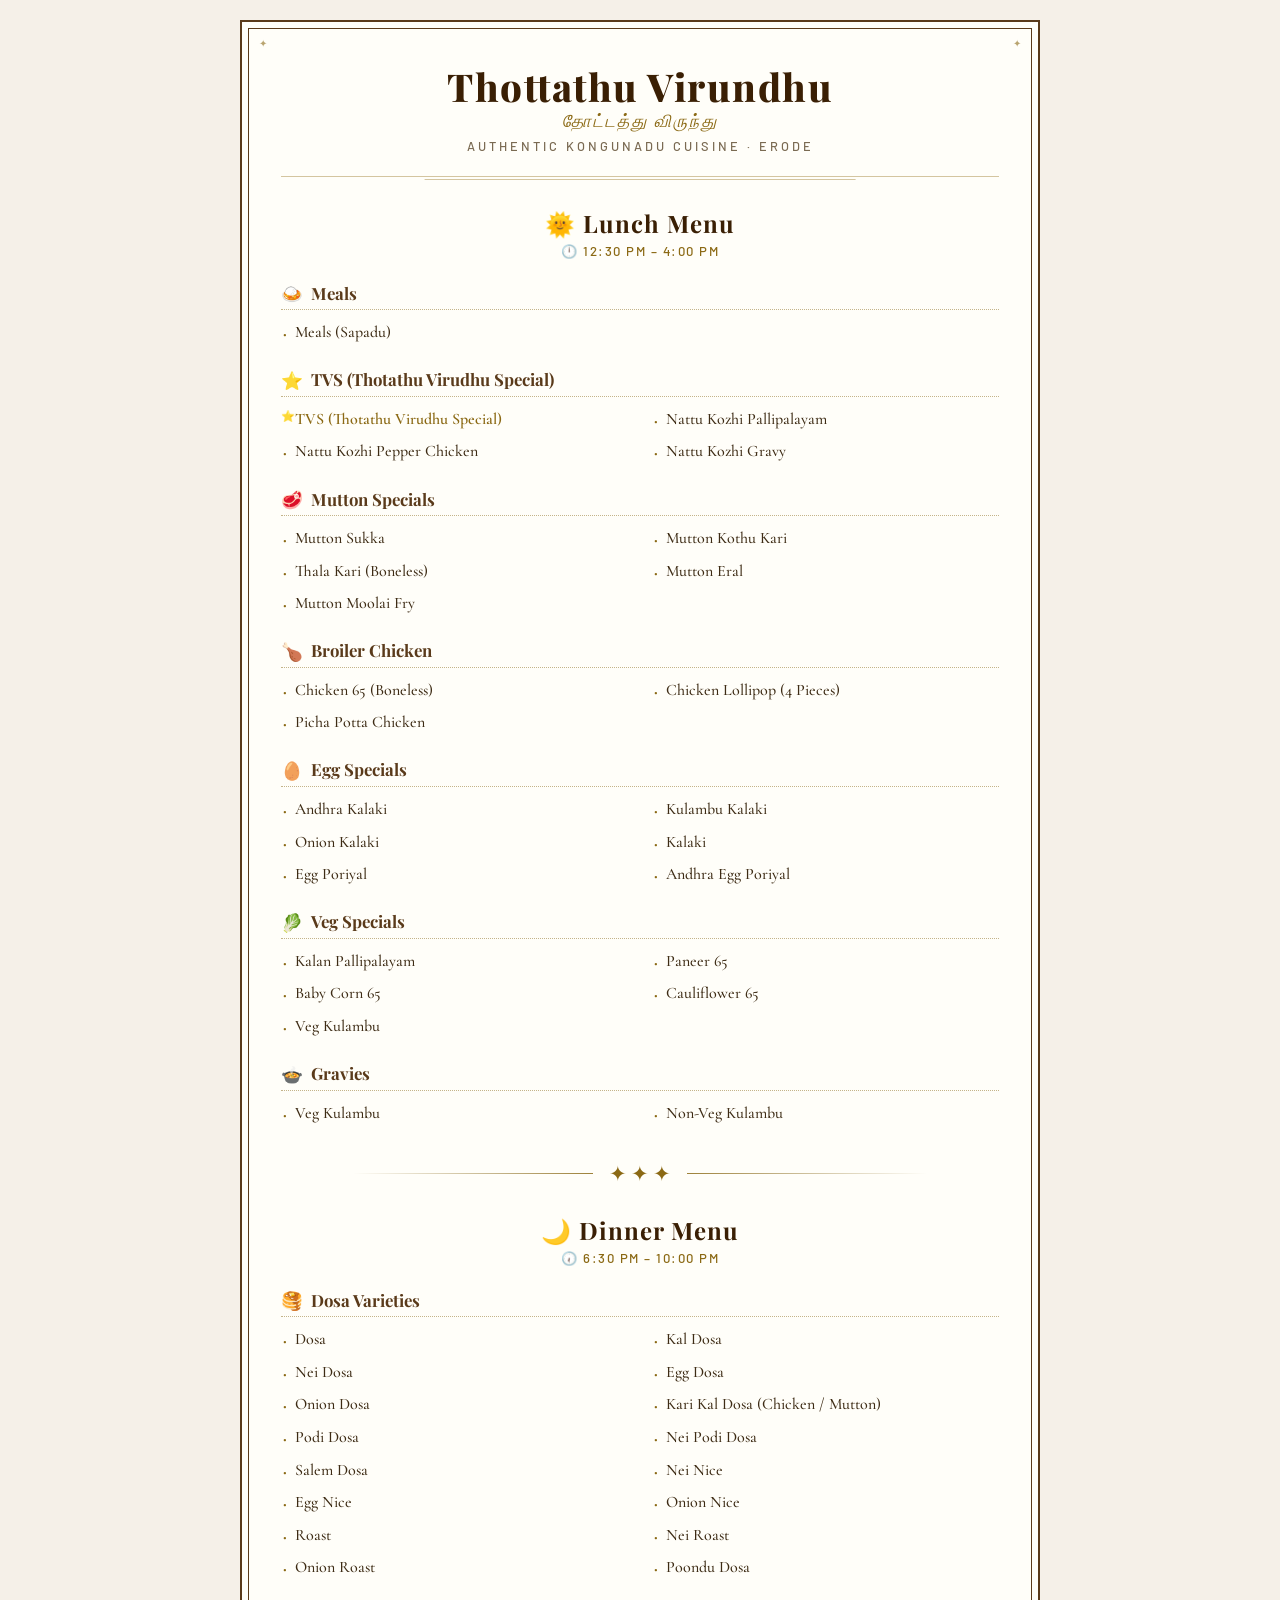
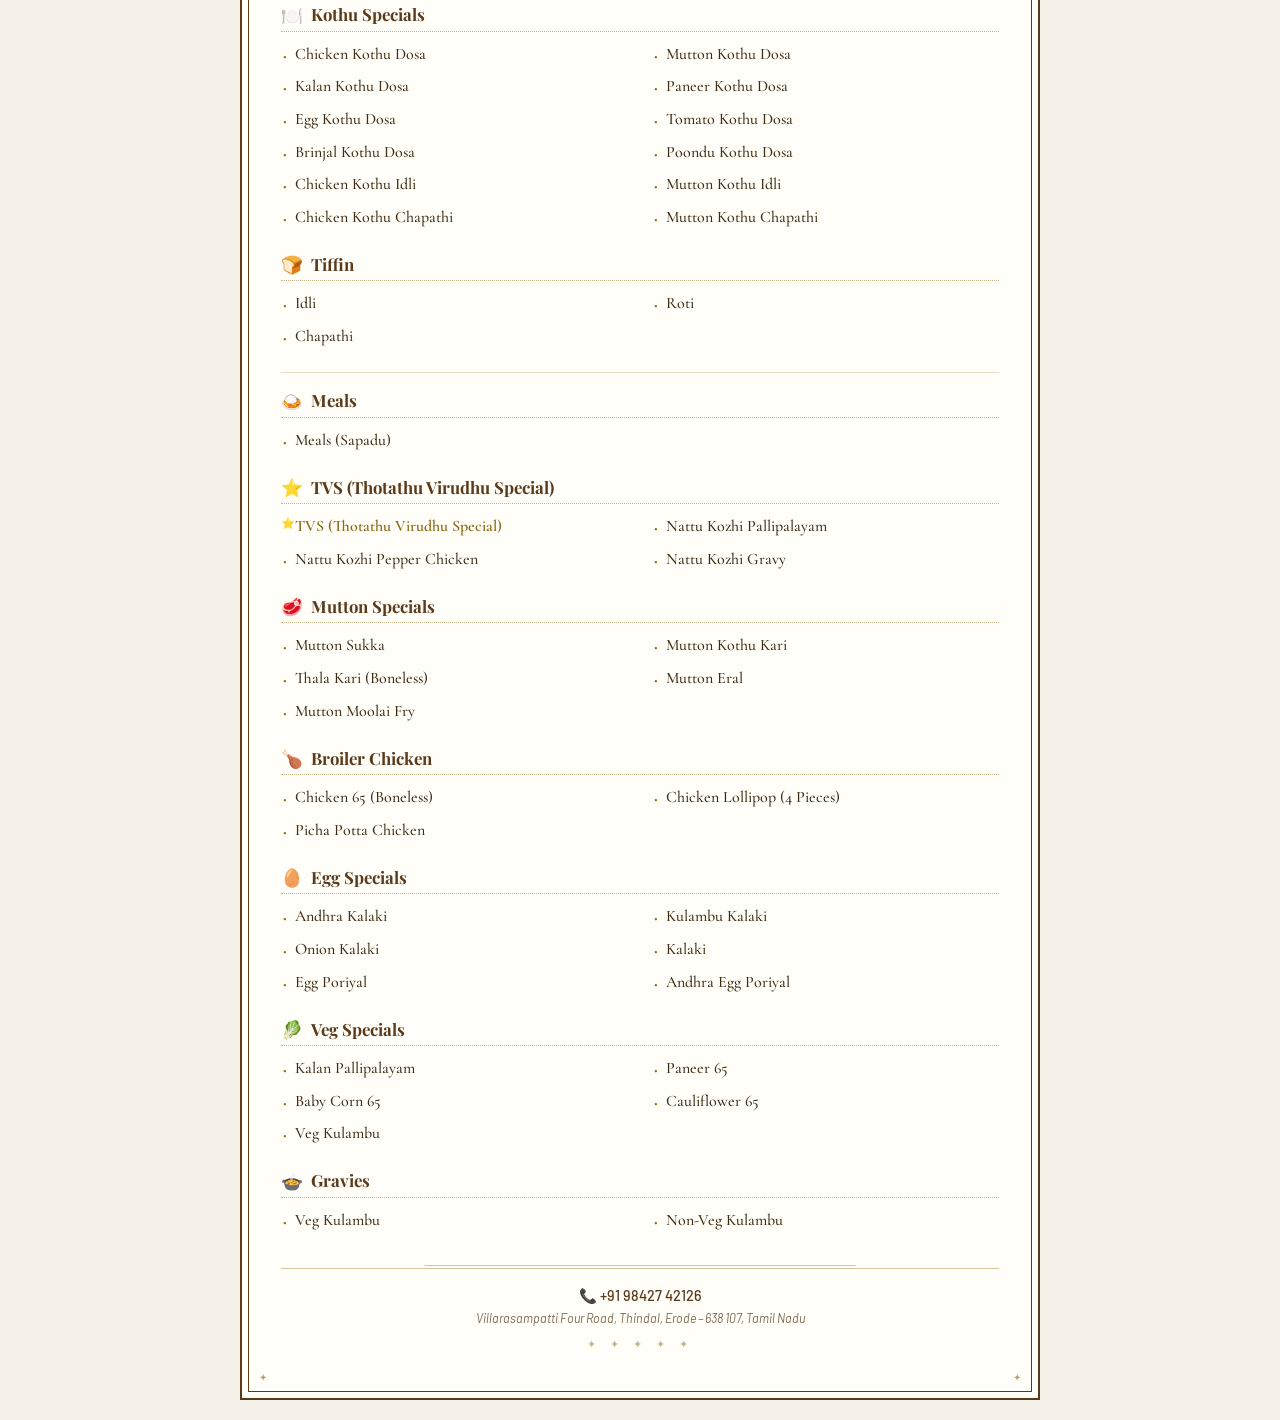
==== menu-card.html @ aeec9d43 "Add menu card modals, catering services & open garden section" ====
<!DOCTYPE html>
<html lang="en">
<head>
<meta charset="UTF-8"/>
<meta name="viewport" content="width=device-width, initial-scale=1.0"/>
<title>Thottathu Virundhu – Menu Card</title>
<meta name="description" content="Full menu card of Thottathu Virundhu — Lunch & Dinner, authentic Kongunadu cuisine, Erode."/>
<link rel="preconnect" href="https://fonts.googleapis.com"/>
<link rel="preconnect" href="https://fonts.gstatic.com" crossorigin/>
<link href="https://fonts.googleapis.com/css2?family=Playfair+Display:ital,wght@0,600;0,700;0,800;1,600;1,700&family=Cormorant+Garamond:ital,wght@0,400;0,500;0,600;1,400;1,500;1,600&family=Barlow:wght@300;400;500;600&display=swap" rel="stylesheet"/>
<style>
  /* ── RESET ── */
  *, *::before, *::after { box-sizing: border-box; margin: 0; padding: 0; }

  body {
    font-family: 'Barlow', sans-serif;
    background: #f5f0e8;
    color: #2c1a0e;
    min-height: 100vh;
    display: flex;
    justify-content: center;
    padding: 20px;
    -webkit-font-smoothing: antialiased;
  }

  /* ── MENU CARD WRAPPER ── */
  .menu-card-outer {
    width: 100%;
    max-width: 800px;
    background: #fffef9;
    padding: 6px; /* gap from edge */
    position: relative;
  }

  /* Outer border */
  .menu-card-outer {
    border: 2.5px solid #5a3a1a;
  }

  /* Inner border via inset shadow & pseudo-element */
  .menu-card-inner {
    border: 1.5px solid #5a3a1a;
    padding: 36px 32px 40px;
    position: relative;
  }

  /* Corner decorations */
  .menu-card-inner::before,
  .menu-card-inner::after {
    content: '✦';
    position: absolute;
    font-size: 10px;
    color: #8b6914;
    opacity: 0.6;
  }
  .menu-card-inner::before { top: 8px; left: 10px; }
  .menu-card-inner::after { top: 8px; right: 10px; }

  .corner-bl, .corner-br {
    position: absolute;
    font-size: 10px;
    color: #8b6914;
    opacity: 0.6;
    bottom: 8px;
  }
  .corner-bl { left: 10px; }
  .corner-br { right: 10px; }

  /* ── HEADER ── */
  .card-header {
    text-align: center;
    margin-bottom: 30px;
    padding-bottom: 22px;
    border-bottom: 1px solid #d4c5a0;
    position: relative;
  }

  .card-header::after {
    content: '';
    position: absolute;
    bottom: -4px;
    left: 50%;
    transform: translateX(-50%);
    width: 60%;
    height: 1px;
    background: #d4c5a0;
  }

  .restaurant-name {
    font-family: 'Playfair Display', serif;
    font-size: 2.4rem;
    font-weight: 800;
    color: #3a1f04;
    letter-spacing: 1.5px;
    margin-bottom: 4px;
    line-height: 1.1;
  }

  .restaurant-tamil {
    font-family: 'Cormorant Garamond', serif;
    font-size: 1.1rem;
    color: #8b6914;
    font-style: italic;
    letter-spacing: 2px;
    margin-bottom: 6px;
  }

  .restaurant-tagline {
    font-size: 0.8rem;
    color: #7a6a52;
    letter-spacing: 3px;
    text-transform: uppercase;
    font-weight: 500;
  }

  /* ── MEAL SECTION (Lunch / Dinner) ── */
  .meal-section {
    margin-bottom: 32px;
  }

  .meal-title {
    font-family: 'Playfair Display', serif;
    font-size: 1.5rem;
    font-weight: 700;
    color: #3a1f04;
    text-align: center;
    margin-bottom: 4px;
    letter-spacing: 1px;
  }

  .meal-time {
    text-align: center;
    font-size: 0.82rem;
    color: #8b6914;
    font-weight: 500;
    letter-spacing: 1.5px;
    margin-bottom: 22px;
  }

  /* ── CATEGORY ── */
  .category {
    margin-bottom: 20px;
    page-break-inside: avoid;
  }

  .category-header {
    font-family: 'Playfair Display', serif;
    font-size: 1.05rem;
    font-weight: 700;
    color: #5a3a1a;
    padding-bottom: 5px;
    margin-bottom: 8px;
    border-bottom: 1px dotted #c4b48a;
    display: flex;
    align-items: center;
    gap: 8px;
  }

  .category-emoji {
    font-size: 1.1rem;
  }

  /* ── MENU ITEMS — 2-COLUMN ── */
  .items-grid {
    display: grid;
    grid-template-columns: 1fr 1fr;
    gap: 3px 24px;
  }

  .menu-item {
    font-family: 'Cormorant Garamond', serif;
    font-size: 1rem;
    font-weight: 500;
    color: #3d2b14;
    padding: 4px 0;
    position: relative;
    padding-left: 14px;
    line-height: 1.35;
  }

  .menu-item::before {
    content: '·';
    position: absolute;
    left: 2px;
    color: #8b6914;
    font-weight: 700;
    font-size: 1.2rem;
    line-height: 1.2;
  }

  .menu-item.star-item {
    font-weight: 600;
    color: #8b6914;
  }

  .menu-item.star-item::before {
    content: '⭐';
    font-size: 0.7rem;
    top: 5px;
    left: 0;
  }

  /* ── DIVIDERS ── */
  .section-divider {
    text-align: center;
    margin: 32px 0 28px;
    position: relative;
  }

  .section-divider::before {
    content: '';
    position: absolute;
    left: 10%;
    right: 10%;
    top: 50%;
    height: 1px;
    background: linear-gradient(90deg, transparent, #c4b48a, #8b6914, #c4b48a, transparent);
  }

  .section-divider span {
    background: #fffef9;
    padding: 0 16px;
    position: relative;
    font-size: 1.3rem;
    color: #8b6914;
  }

  .thin-rule {
    border: none;
    border-top: 1px solid #e6dcc6;
    margin: 16px 0;
  }

  /* ── FOOTER ── */
  .card-footer {
    text-align: center;
    margin-top: 28px;
    padding-top: 18px;
    border-top: 1px solid #d4c5a0;
    position: relative;
  }

  .card-footer::before {
    content: '';
    position: absolute;
    top: -4px;
    left: 50%;
    transform: translateX(-50%);
    width: 60%;
    height: 1px;
    background: #d4c5a0;
  }

  .footer-phone {
    font-size: 0.9rem;
    color: #5a3a1a;
    font-weight: 500;
    margin-bottom: 4px;
  }

  .footer-address {
    font-size: 0.78rem;
    color: #7a6a52;
    font-style: italic;
    line-height: 1.5;
  }

  .footer-ornament {
    margin-top: 10px;
    font-size: 0.7rem;
    color: #c4b48a;
    letter-spacing: 6px;
  }

  /* ── RESPONSIVE ── */
  @media (max-width: 600px) {
    body { padding: 10px; }
    .menu-card-inner { padding: 24px 18px 28px; }
    .restaurant-name { font-size: 1.7rem; }
    .meal-title { font-size: 1.2rem; }
    .items-grid { grid-template-columns: 1fr; gap: 2px; }
    .category-header { font-size: 0.95rem; }
    .menu-item { font-size: 0.95rem; }
  }

  /* ── PRINT ── */
  @media print {
    body { background: white; padding: 0; }
    .menu-card-outer { max-width: 100%; border-color: #000; }
    .menu-card-inner { border-color: #000; }
  }
</style>
</head>
<body>

<div class="menu-card-outer">
  <div class="menu-card-inner">
    <span class="corner-bl">✦</span>
    <span class="corner-br">✦</span>

    <!-- ═══ HEADER ═══ -->
    <header class="card-header">
      <h1 class="restaurant-name">Thottathu Virundhu</h1>
      <p class="restaurant-tamil">தோட்டத்து விருந்து</p>
      <p class="restaurant-tagline">Authentic Kongunadu Cuisine · Erode</p>
    </header>

    <!-- ═══════════════════════════════ -->
    <!--          LUNCH MENU            -->
    <!-- ═══════════════════════════════ -->
    <section class="meal-section" id="lunch-menu">
      <h2 class="meal-title">🌞 Lunch Menu</h2>
      <p class="meal-time">🕛 12:30 PM – 4:00 PM</p>

      <!-- Meals -->
      <div class="category">
        <div class="category-header"><span class="category-emoji">🍛</span> Meals</div>
        <div class="items-grid">
          <div class="menu-item">Meals (Sapadu)</div>
        </div>
      </div>

      <!-- TVS Special -->
      <div class="category">
        <div class="category-header"><span class="category-emoji">⭐</span> TVS (Thotathu Virudhu Special)</div>
        <div class="items-grid">
          <div class="menu-item star-item">TVS (Thotathu Virudhu Special)</div>
          <div class="menu-item">Nattu Kozhi Pallipalayam</div>
          <div class="menu-item">Nattu Kozhi Pepper Chicken</div>
          <div class="menu-item">Nattu Kozhi Gravy</div>
        </div>
      </div>

      <!-- Mutton Specials -->
      <div class="category">
        <div class="category-header"><span class="category-emoji">🥩</span> Mutton Specials</div>
        <div class="items-grid">
          <div class="menu-item">Mutton Sukka</div>
          <div class="menu-item">Mutton Kothu Kari</div>
          <div class="menu-item">Thala Kari (Boneless)</div>
          <div class="menu-item">Mutton Eral</div>
          <div class="menu-item">Mutton Moolai Fry</div>
        </div>
      </div>

      <!-- Broiler Chicken -->
      <div class="category">
        <div class="category-header"><span class="category-emoji">🍗</span> Broiler Chicken</div>
        <div class="items-grid">
          <div class="menu-item">Chicken 65 (Boneless)</div>
          <div class="menu-item">Chicken Lollipop (4 Pieces)</div>
          <div class="menu-item">Picha Potta Chicken</div>
        </div>
      </div>

      <!-- Egg Specials -->
      <div class="category">
        <div class="category-header"><span class="category-emoji">🥚</span> Egg Specials</div>
        <div class="items-grid">
          <div class="menu-item">Andhra Kalaki</div>
          <div class="menu-item">Kulambu Kalaki</div>
          <div class="menu-item">Onion Kalaki</div>
          <div class="menu-item">Kalaki</div>
          <div class="menu-item">Egg Poriyal</div>
          <div class="menu-item">Andhra Egg Poriyal</div>
        </div>
      </div>

      <!-- Veg Specials -->
      <div class="category">
        <div class="category-header"><span class="category-emoji">🥬</span> Veg Specials</div>
        <div class="items-grid">
          <div class="menu-item">Kalan Pallipalayam</div>
          <div class="menu-item">Paneer 65</div>
          <div class="menu-item">Baby Corn 65</div>
          <div class="menu-item">Cauliflower 65</div>
          <div class="menu-item">Veg Kulambu</div>
        </div>
      </div>

      <!-- Gravies -->
      <div class="category">
        <div class="category-header"><span class="category-emoji">🍲</span> Gravies</div>
        <div class="items-grid">
          <div class="menu-item">Veg Kulambu</div>
          <div class="menu-item">Non-Veg Kulambu</div>
        </div>
      </div>
    </section>

    <!-- ═══ DIVIDER ═══ -->
    <div class="section-divider"><span>✦ ✦ ✦</span></div>

    <!-- ═══════════════════════════════ -->
    <!--         DINNER MENU            -->
    <!-- ═══════════════════════════════ -->
    <section class="meal-section" id="dinner-menu">
      <h2 class="meal-title">🌙 Dinner Menu</h2>
      <p class="meal-time">🕡 6:30 PM – 10:00 PM</p>

      <!-- Dosa Varieties -->
      <div class="category">
        <div class="category-header"><span class="category-emoji">🥞</span> Dosa Varieties</div>
        <div class="items-grid">
          <div class="menu-item">Dosa</div>
          <div class="menu-item">Kal Dosa</div>
          <div class="menu-item">Nei Dosa</div>
          <div class="menu-item">Egg Dosa</div>
          <div class="menu-item">Onion Dosa</div>
          <div class="menu-item">Kari Kal Dosa (Chicken / Mutton)</div>
          <div class="menu-item">Podi Dosa</div>
          <div class="menu-item">Nei Podi Dosa</div>
          <div class="menu-item">Salem Dosa</div>
          <div class="menu-item">Nei Nice</div>
          <div class="menu-item">Egg Nice</div>
          <div class="menu-item">Onion Nice</div>
          <div class="menu-item">Roast</div>
          <div class="menu-item">Nei Roast</div>
          <div class="menu-item">Onion Roast</div>
          <div class="menu-item">Poondu Dosa</div>
        </div>
      </div>

      <!-- Kothu Specials -->
      <div class="category">
        <div class="category-header"><span class="category-emoji">🍽️</span> Kothu Specials</div>
        <div class="items-grid">
          <div class="menu-item">Chicken Kothu Dosa</div>
          <div class="menu-item">Mutton Kothu Dosa</div>
          <div class="menu-item">Kalan Kothu Dosa</div>
          <div class="menu-item">Paneer Kothu Dosa</div>
          <div class="menu-item">Egg Kothu Dosa</div>
          <div class="menu-item">Tomato Kothu Dosa</div>
          <div class="menu-item">Brinjal Kothu Dosa</div>
          <div class="menu-item">Poondu Kothu Dosa</div>
          <div class="menu-item">Chicken Kothu Idli</div>
          <div class="menu-item">Mutton Kothu Idli</div>
          <div class="menu-item">Chicken Kothu Chapathi</div>
          <div class="menu-item">Mutton Kothu Chapathi</div>
        </div>
      </div>

      <!-- Tiffin -->
      <div class="category">
        <div class="category-header"><span class="category-emoji">🍞</span> Tiffin</div>
        <div class="items-grid">
          <div class="menu-item">Idli</div>
          <div class="menu-item">Roti</div>
          <div class="menu-item">Chapathi</div>
        </div>
      </div>

      <hr class="thin-rule"/>

      <!-- Meals (Dinner) -->
      <div class="category">
        <div class="category-header"><span class="category-emoji">🍛</span> Meals</div>
        <div class="items-grid">
          <div class="menu-item">Meals (Sapadu)</div>
        </div>
      </div>

      <!-- TVS Special (Dinner) -->
      <div class="category">
        <div class="category-header"><span class="category-emoji">⭐</span> TVS (Thotathu Virudhu Special)</div>
        <div class="items-grid">
          <div class="menu-item star-item">TVS (Thotathu Virudhu Special)</div>
          <div class="menu-item">Nattu Kozhi Pallipalayam</div>
          <div class="menu-item">Nattu Kozhi Pepper Chicken</div>
          <div class="menu-item">Nattu Kozhi Gravy</div>
        </div>
      </div>

      <!-- Mutton Specials (Dinner) -->
      <div class="category">
        <div class="category-header"><span class="category-emoji">🥩</span> Mutton Specials</div>
        <div class="items-grid">
          <div class="menu-item">Mutton Sukka</div>
          <div class="menu-item">Mutton Kothu Kari</div>
          <div class="menu-item">Thala Kari (Boneless)</div>
          <div class="menu-item">Mutton Eral</div>
          <div class="menu-item">Mutton Moolai Fry</div>
        </div>
      </div>

      <!-- Broiler Chicken (Dinner) -->
      <div class="category">
        <div class="category-header"><span class="category-emoji">🍗</span> Broiler Chicken</div>
        <div class="items-grid">
          <div class="menu-item">Chicken 65 (Boneless)</div>
          <div class="menu-item">Chicken Lollipop (4 Pieces)</div>
          <div class="menu-item">Picha Potta Chicken</div>
        </div>
      </div>

      <!-- Egg Specials (Dinner) -->
      <div class="category">
        <div class="category-header"><span class="category-emoji">🥚</span> Egg Specials</div>
        <div class="items-grid">
          <div class="menu-item">Andhra Kalaki</div>
          <div class="menu-item">Kulambu Kalaki</div>
          <div class="menu-item">Onion Kalaki</div>
          <div class="menu-item">Kalaki</div>
          <div class="menu-item">Egg Poriyal</div>
          <div class="menu-item">Andhra Egg Poriyal</div>
        </div>
      </div>

      <!-- Veg Specials (Dinner) -->
      <div class="category">
        <div class="category-header"><span class="category-emoji">🥬</span> Veg Specials</div>
        <div class="items-grid">
          <div class="menu-item">Kalan Pallipalayam</div>
          <div class="menu-item">Paneer 65</div>
          <div class="menu-item">Baby Corn 65</div>
          <div class="menu-item">Cauliflower 65</div>
          <div class="menu-item">Veg Kulambu</div>
        </div>
      </div>

      <!-- Gravies (Dinner) -->
      <div class="category">
        <div class="category-header"><span class="category-emoji">🍲</span> Gravies</div>
        <div class="items-grid">
          <div class="menu-item">Veg Kulambu</div>
          <div class="menu-item">Non-Veg Kulambu</div>
        </div>
      </div>
    </section>

    <!-- ═══ FOOTER ═══ -->
    <footer class="card-footer">
      <p class="footer-phone">📞 +91 98427 42126</p>
      <p class="footer-address">Villarasampatti Four Road, Thindal, Erode – 638 107, Tamil Nadu</p>
      <p class="footer-ornament">✦ ✦ ✦ ✦ ✦</p>
    </footer>

  </div>
</div>

</body>
</html>
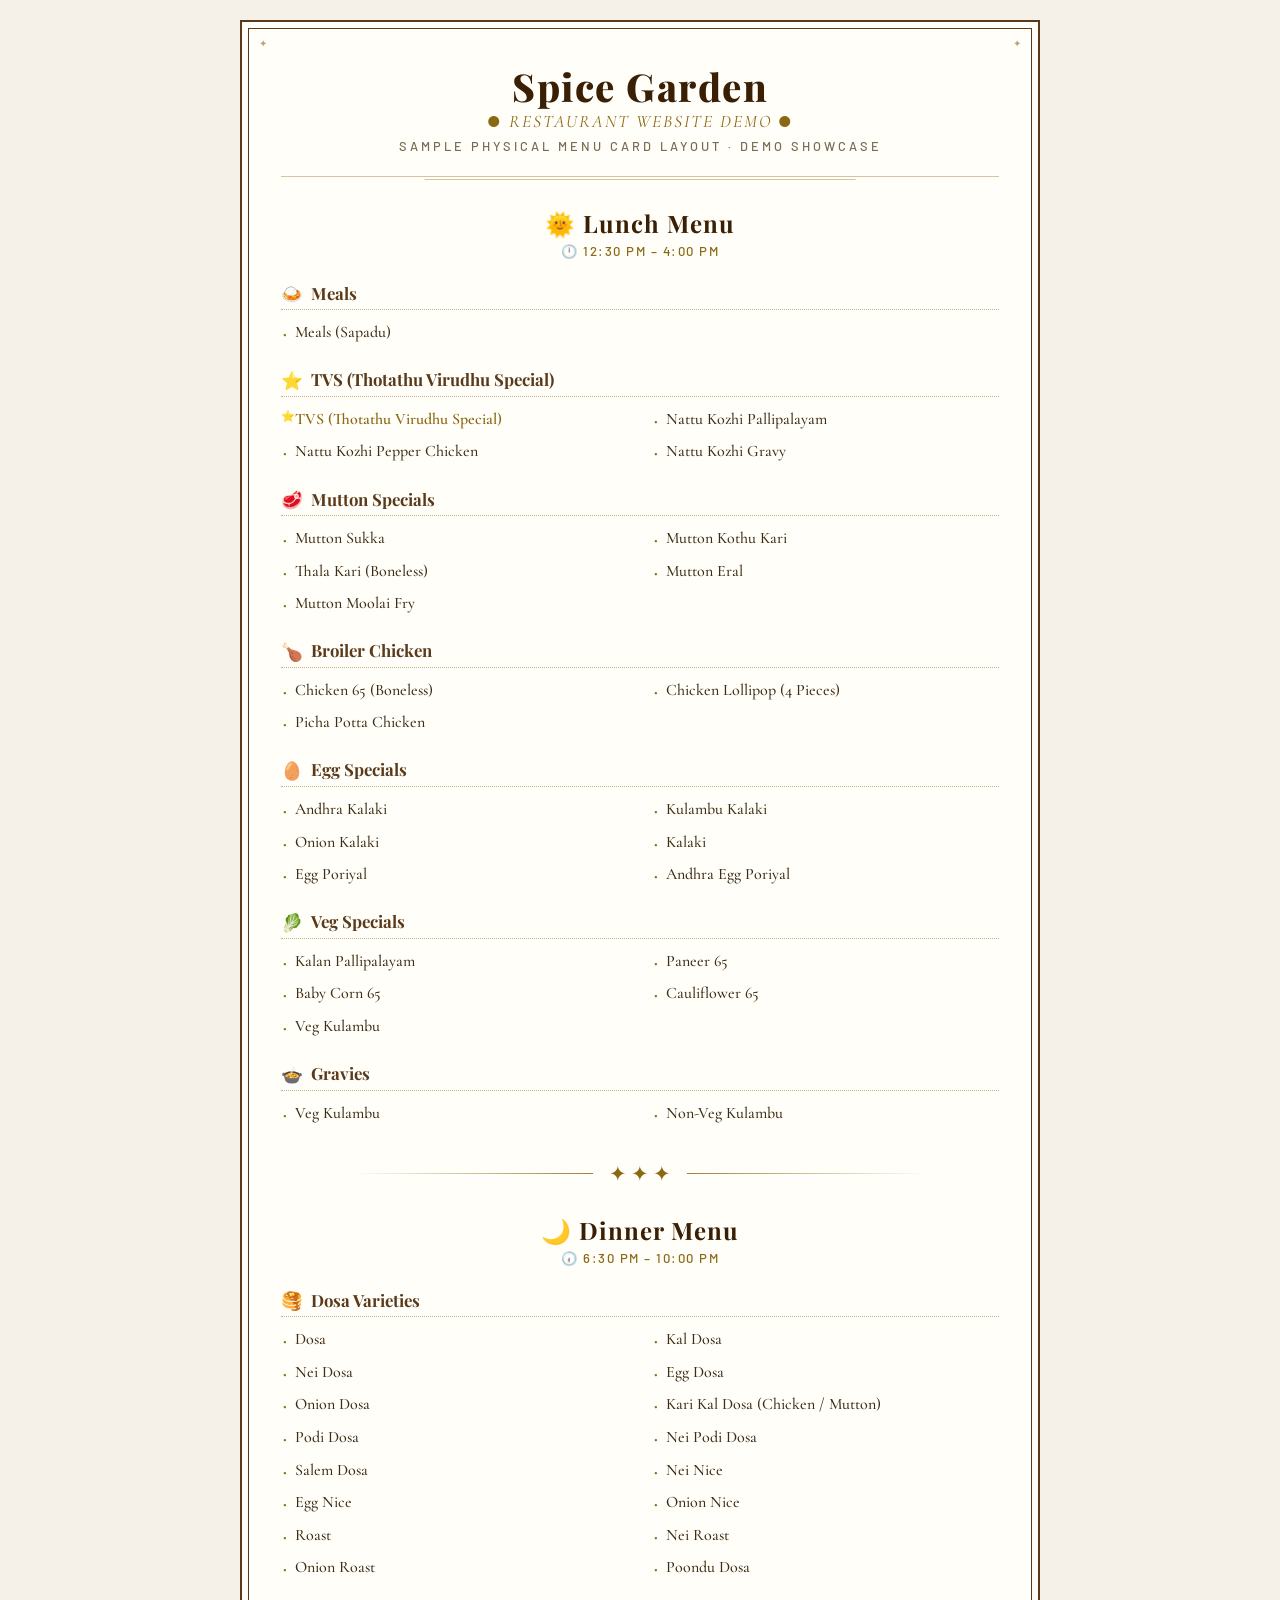
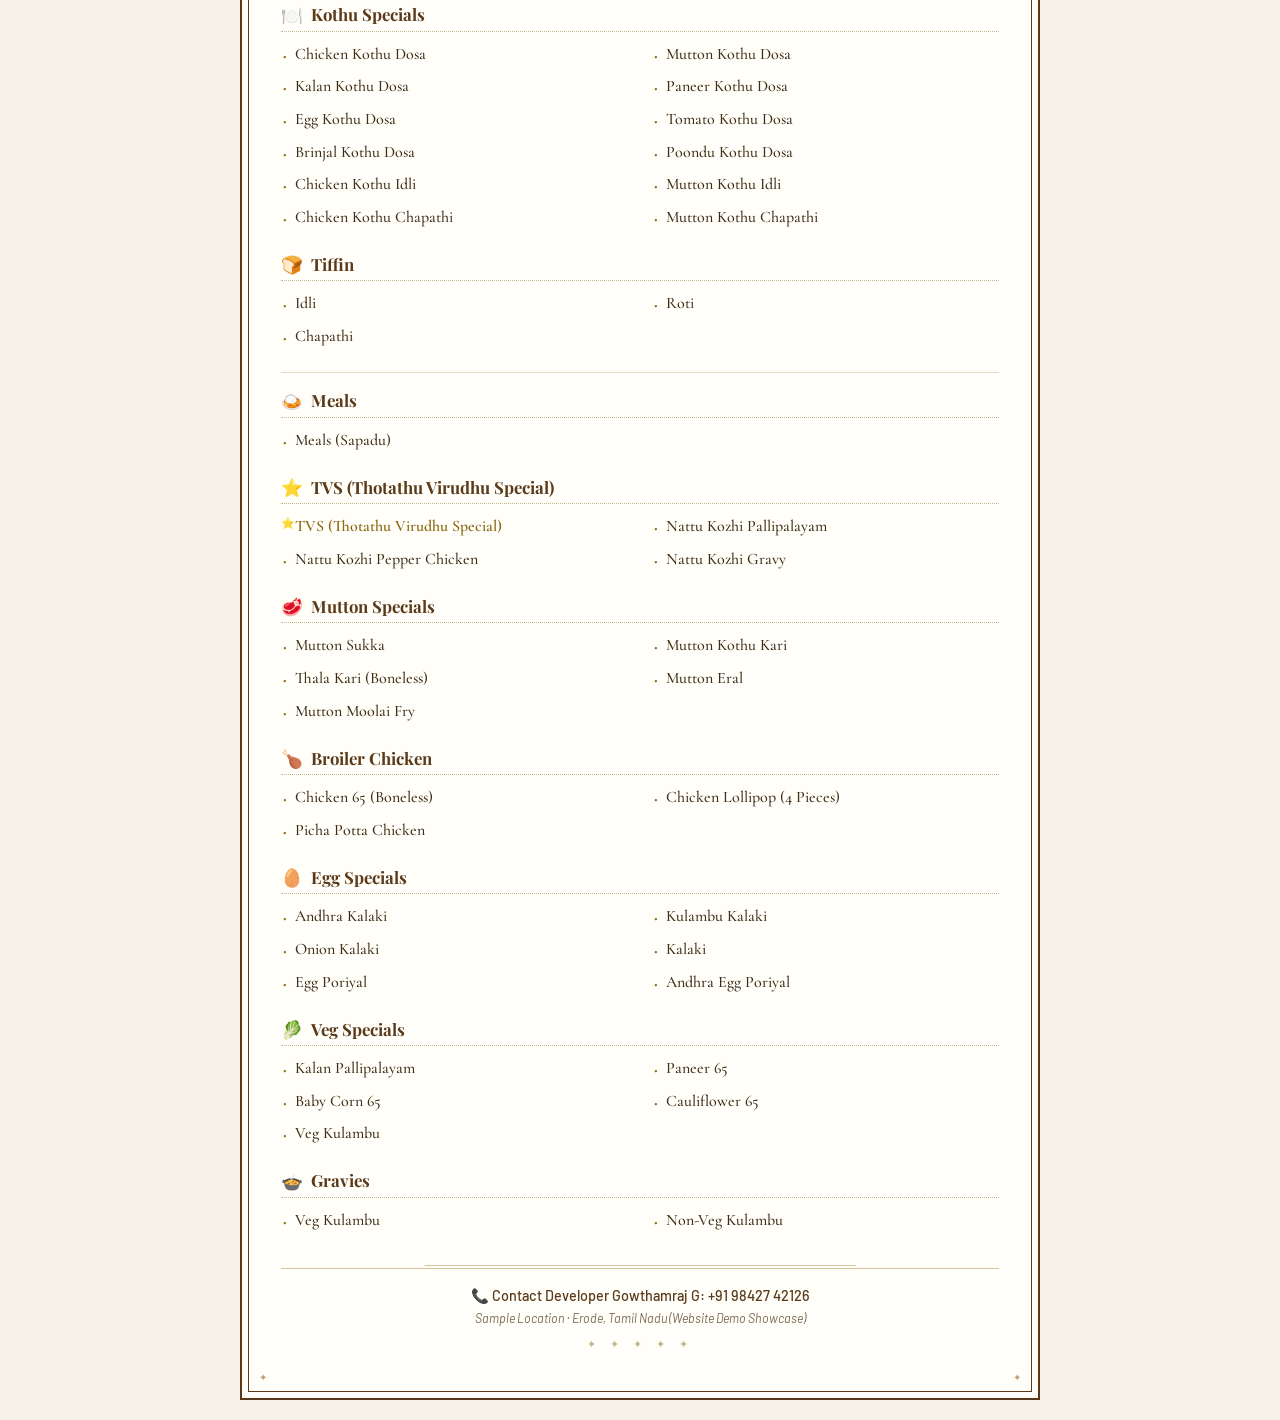
==== commit a4aa1bdf: "Convert website to clearly identified demo for Spice Garden by Gowthamraj G" ====
--- a/menu-card.html
+++ b/menu-card.html
@@ -3,8 +3,8 @@
 <head>
 <meta charset="UTF-8"/>
 <meta name="viewport" content="width=device-width, initial-scale=1.0"/>
-<title>Thottathu Virundhu – Menu Card</title>
-<meta name="description" content="Full menu card of Thottathu Virundhu — Lunch & Dinner, authentic Kongunadu cuisine, Erode."/>
+<title>Spice Garden – Restaurant Website Demo Card</title>
+<meta name="description" content="Sample physical menu card layout of Spice Garden — Restaurant Website Demo by Gowthamraj G."/>
 <link rel="preconnect" href="https://fonts.googleapis.com"/>
 <link rel="preconnect" href="https://fonts.gstatic.com" crossorigin/>
 <link href="https://fonts.googleapis.com/css2?family=Playfair+Display:ital,wght@0,600;0,700;0,800;1,600;1,700&family=Cormorant+Garamond:ital,wght@0,400;0,500;0,600;1,400;1,500;1,600&family=Barlow:wght@300;400;500;600&display=swap" rel="stylesheet"/>
@@ -300,9 +300,9 @@
 
     <!-- ═══ HEADER ═══ -->
     <header class="card-header">
-      <h1 class="restaurant-name">Thottathu Virundhu</h1>
-      <p class="restaurant-tamil">தோட்டத்து விருந்து</p>
-      <p class="restaurant-tagline">Authentic Kongunadu Cuisine · Erode</p>
+      <h1 class="restaurant-name">Spice Garden</h1>
+      <p class="restaurant-tamil">● RESTAURANT WEBSITE DEMO ●</p>
+      <p class="restaurant-tagline">Sample Physical Menu Card Layout · Demo Showcase</p>
     </header>
 
     <!-- ═══════════════════════════════ -->
@@ -530,8 +530,8 @@
 
     <!-- ═══ FOOTER ═══ -->
     <footer class="card-footer">
-      <p class="footer-phone">📞 +91 98427 42126</p>
-      <p class="footer-address">Villarasampatti Four Road, Thindal, Erode – 638 107, Tamil Nadu</p>
+      <p class="footer-phone">📞 Contact Developer Gowthamraj G: +91 98427 42126</p>
+      <p class="footer-address">Sample Location · Erode, Tamil Nadu (Website Demo Showcase)</p>
       <p class="footer-ornament">✦ ✦ ✦ ✦ ✦</p>
     </footer>
 
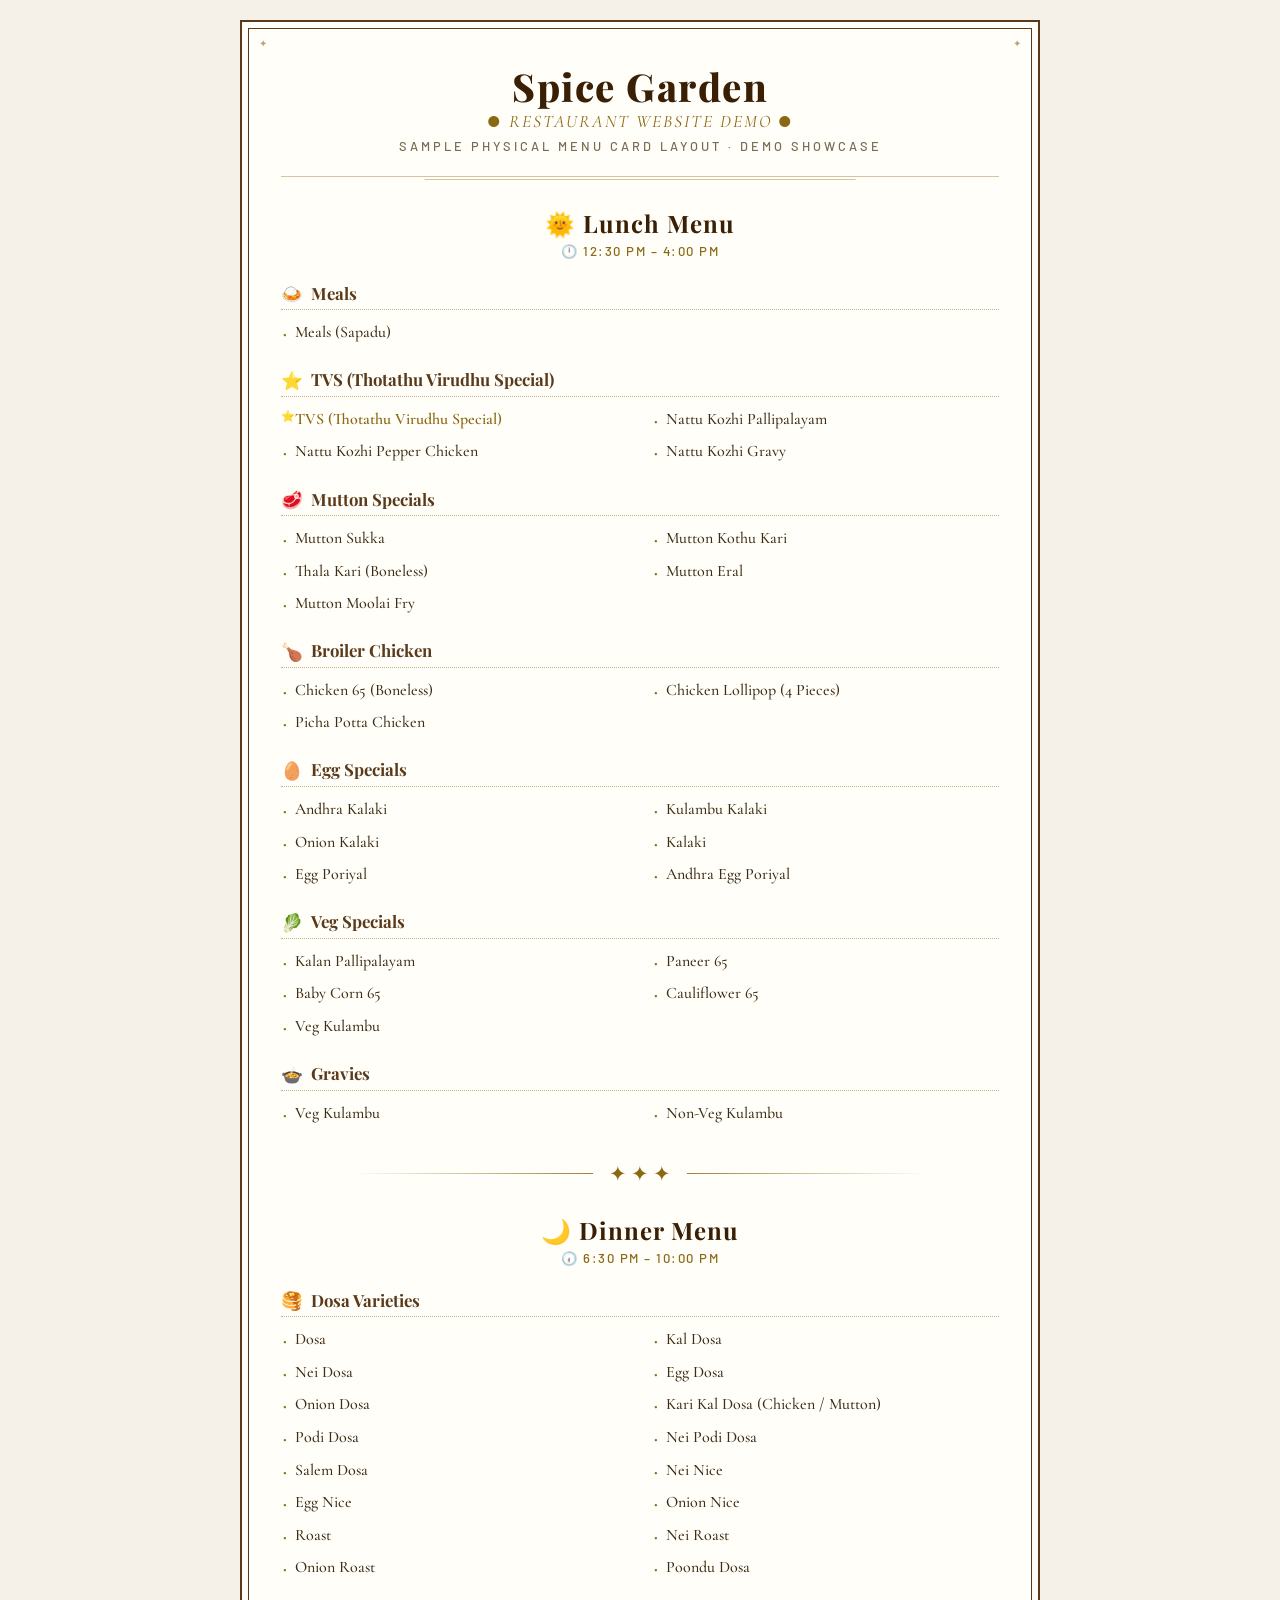
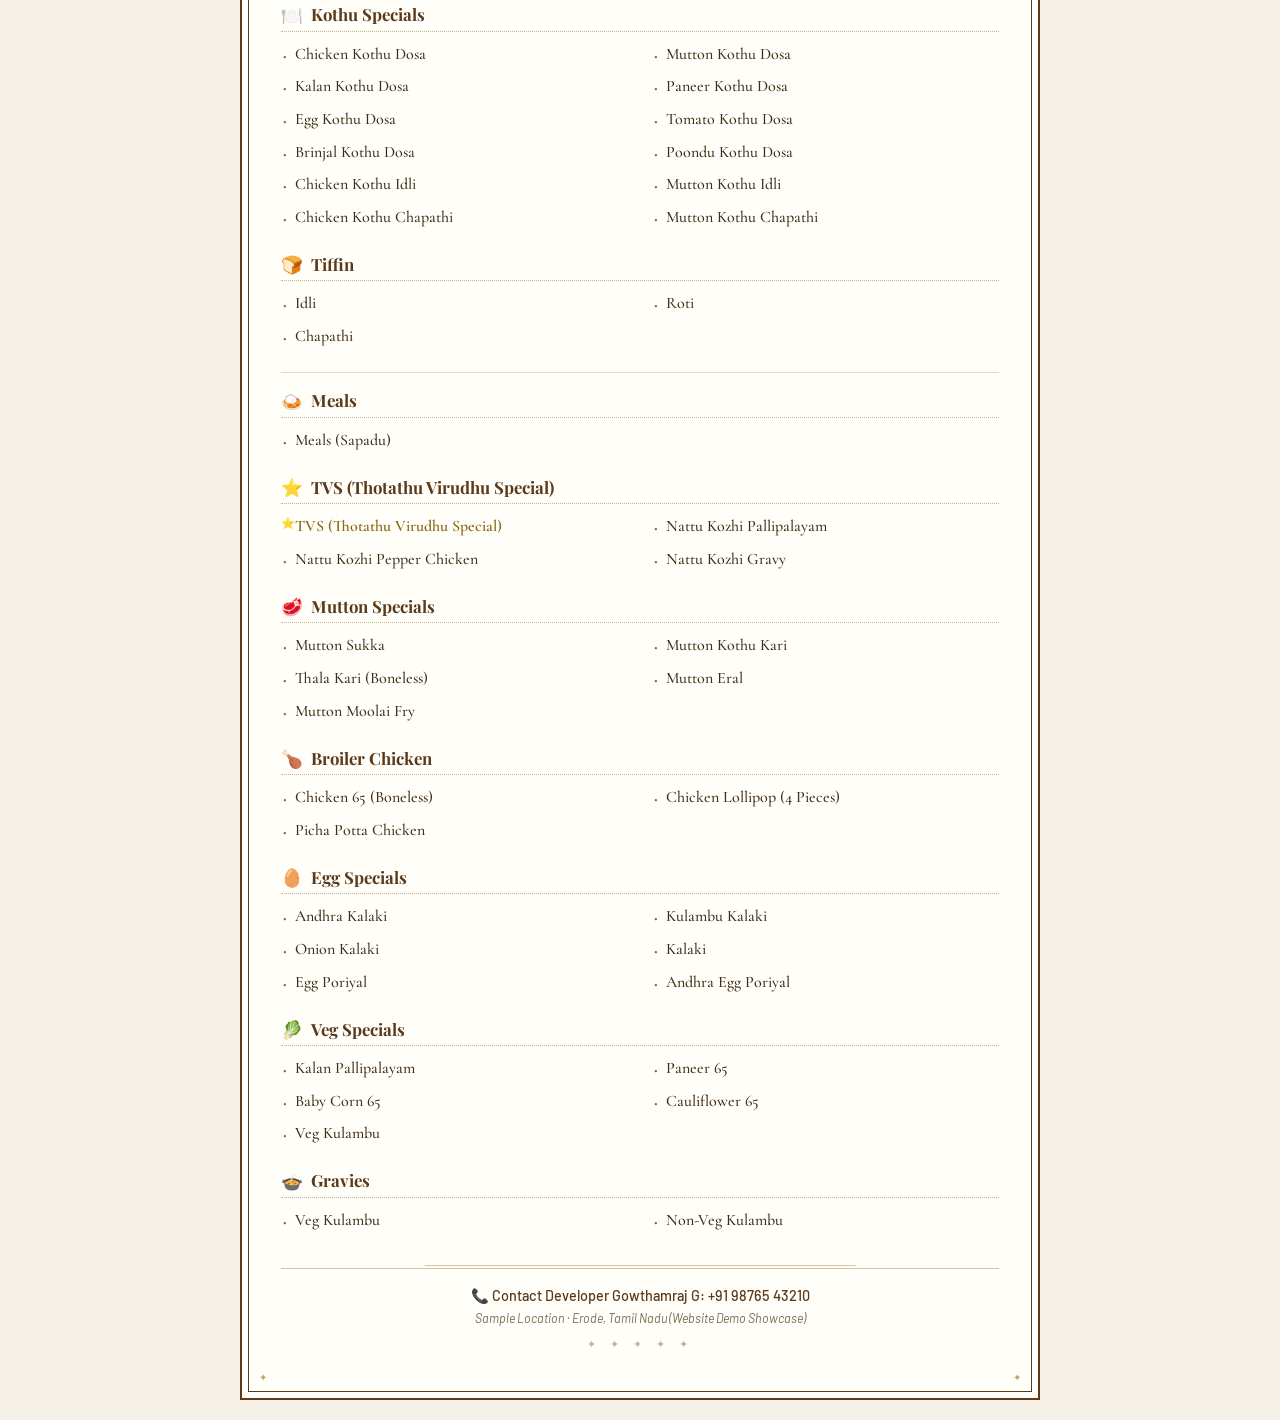
==== commit 580733e2: "Replace real phone numbers with example demo numbers" ====
--- a/menu-card.html
+++ b/menu-card.html
@@ -530,7 +530,7 @@
 
     <!-- ═══ FOOTER ═══ -->
     <footer class="card-footer">
-      <p class="footer-phone">📞 Contact Developer Gowthamraj G: +91 98427 42126</p>
+      <p class="footer-phone">📞 Contact Developer Gowthamraj G: +91 98765 43210</p>
       <p class="footer-address">Sample Location · Erode, Tamil Nadu (Website Demo Showcase)</p>
       <p class="footer-ornament">✦ ✦ ✦ ✦ ✦</p>
     </footer>
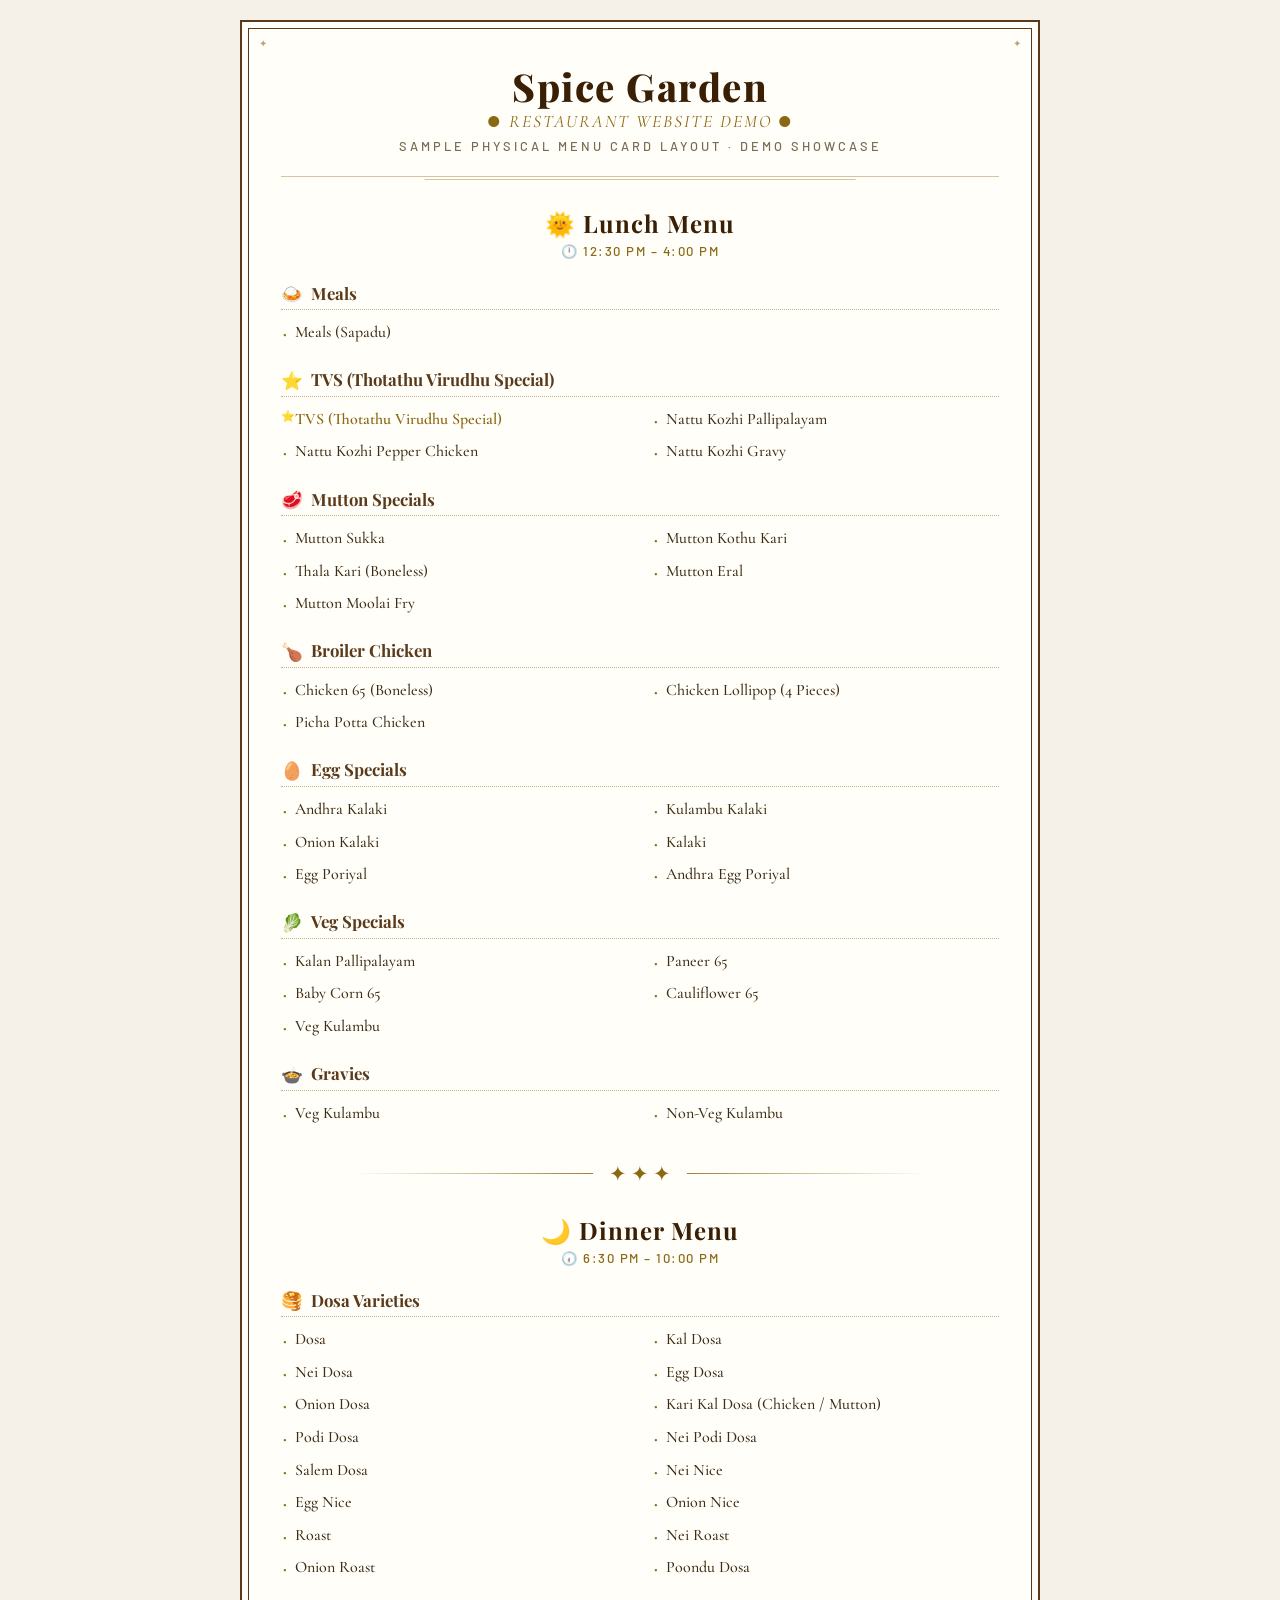
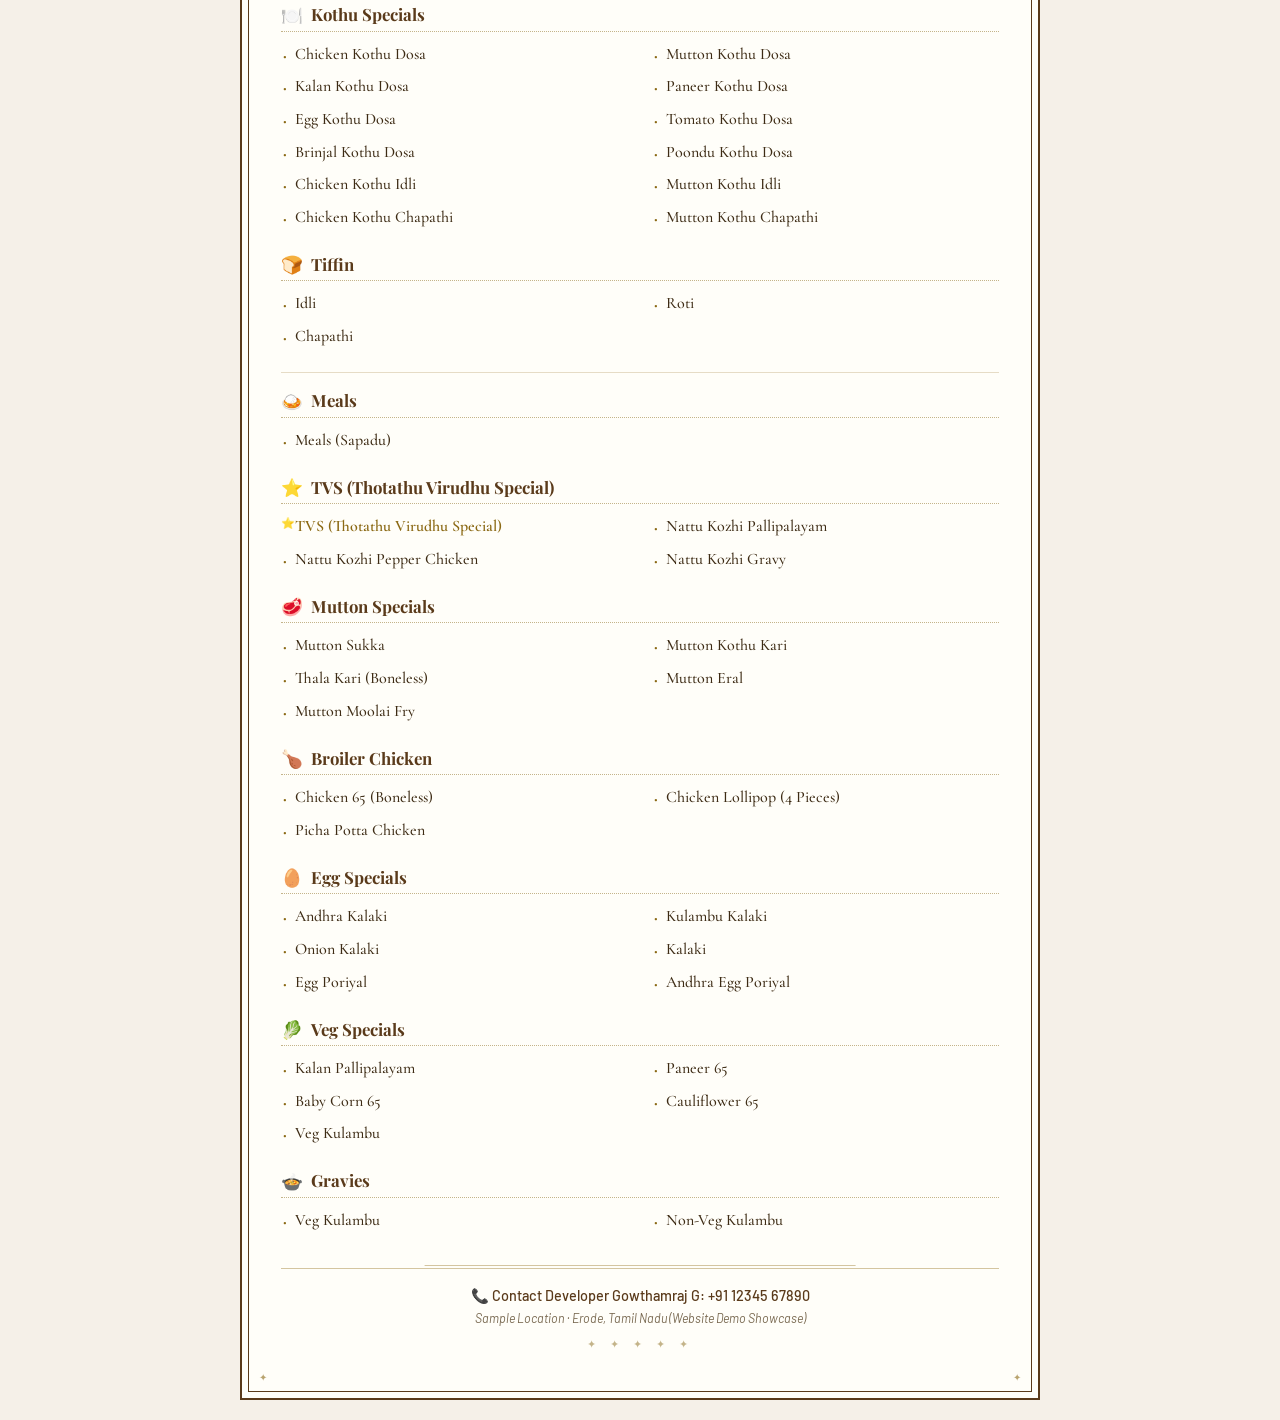
==== commit d9c7a5ce: "Change contact phone numbers to 1234567890 example number" ====
--- a/menu-card.html
+++ b/menu-card.html
@@ -530,7 +530,7 @@
 
     <!-- ═══ FOOTER ═══ -->
     <footer class="card-footer">
-      <p class="footer-phone">📞 Contact Developer Gowthamraj G: +91 98765 43210</p>
+      <p class="footer-phone">📞 Contact Developer Gowthamraj G: +91 12345 67890</p>
       <p class="footer-address">Sample Location · Erode, Tamil Nadu (Website Demo Showcase)</p>
       <p class="footer-ornament">✦ ✦ ✦ ✦ ✦</p>
     </footer>
